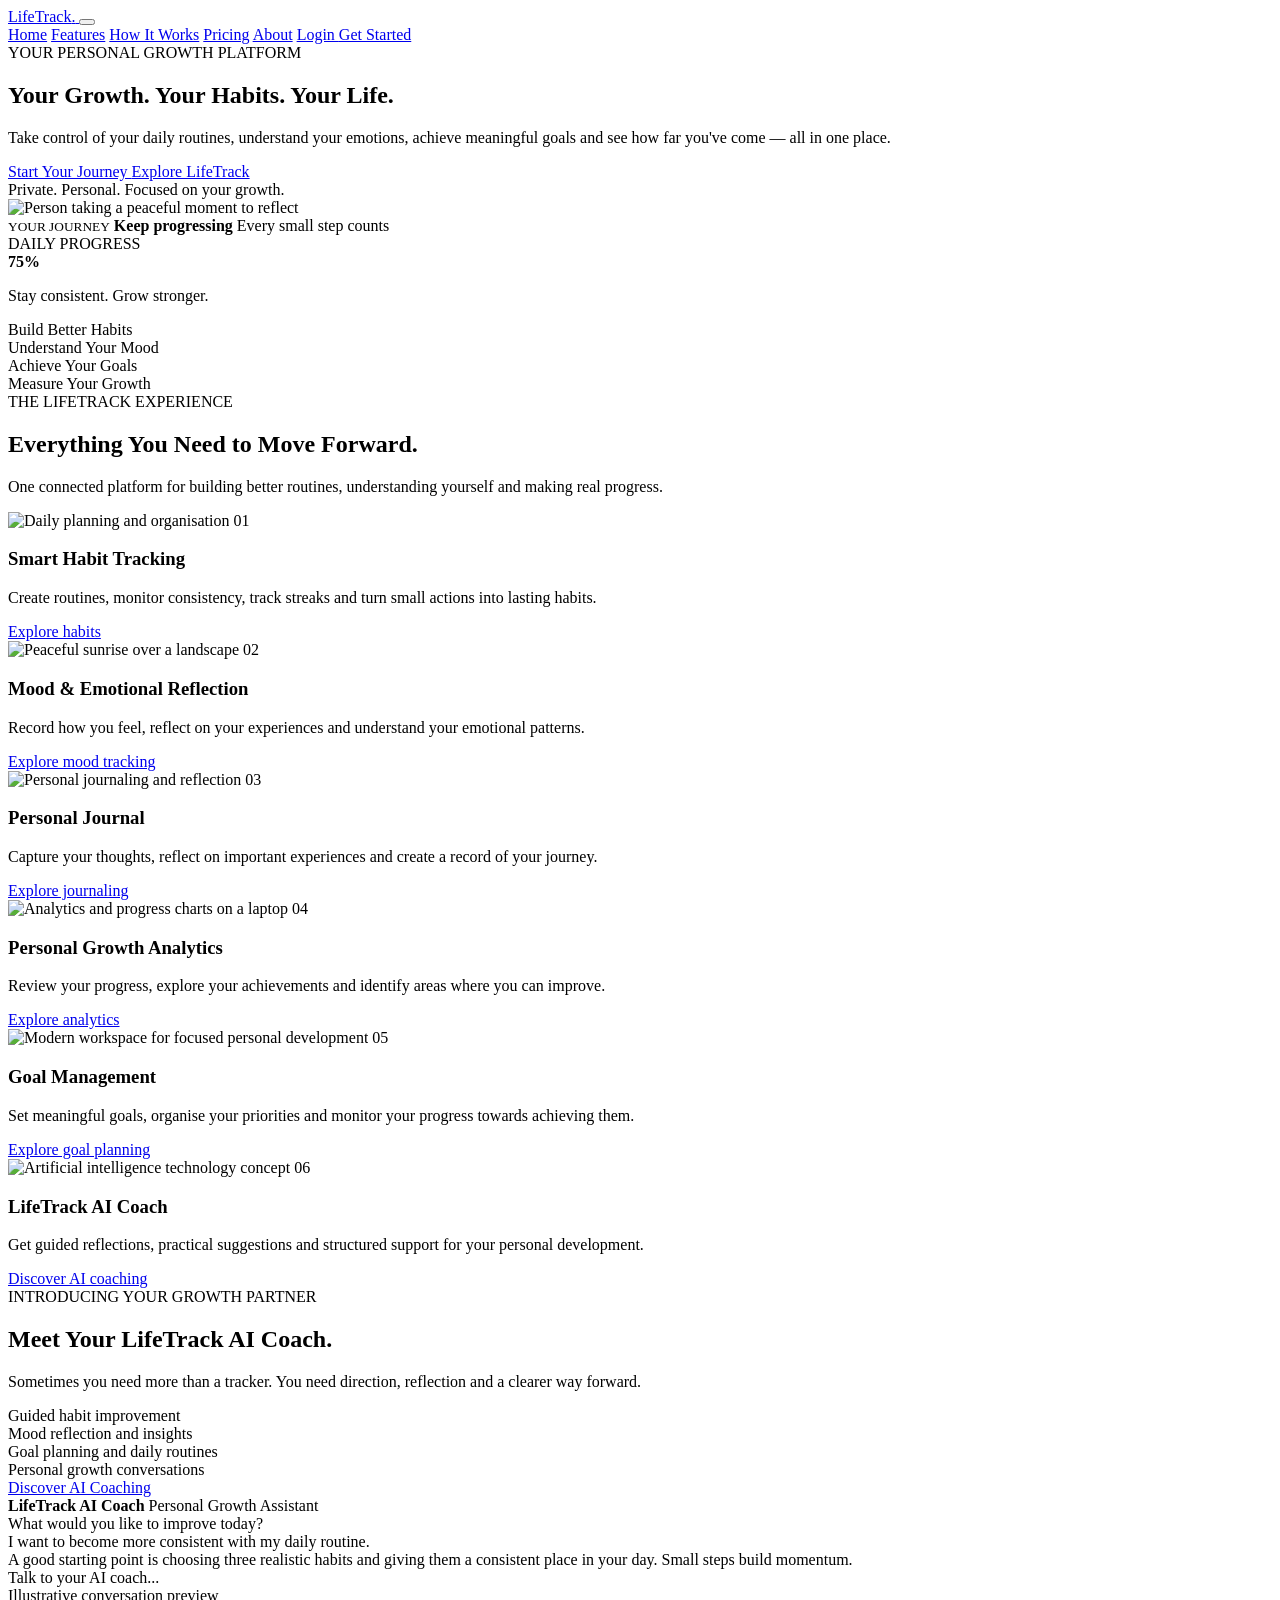
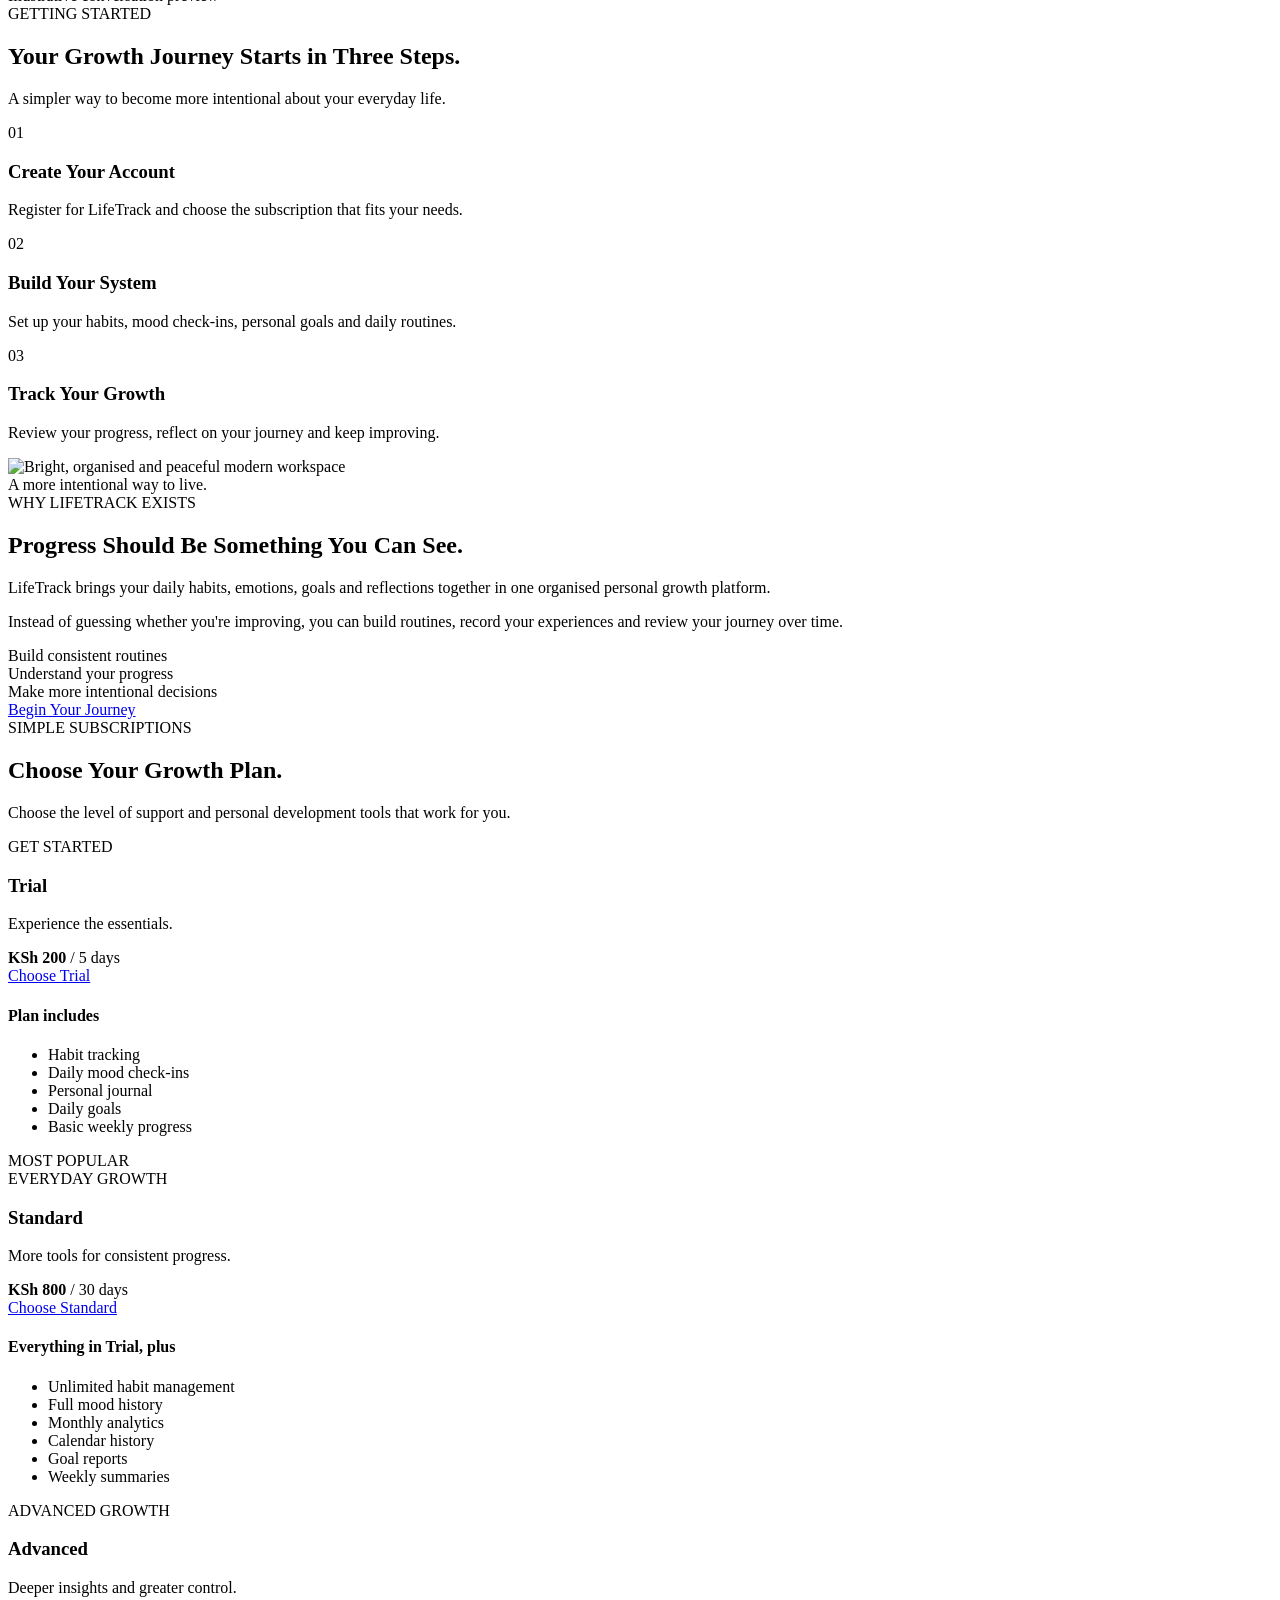
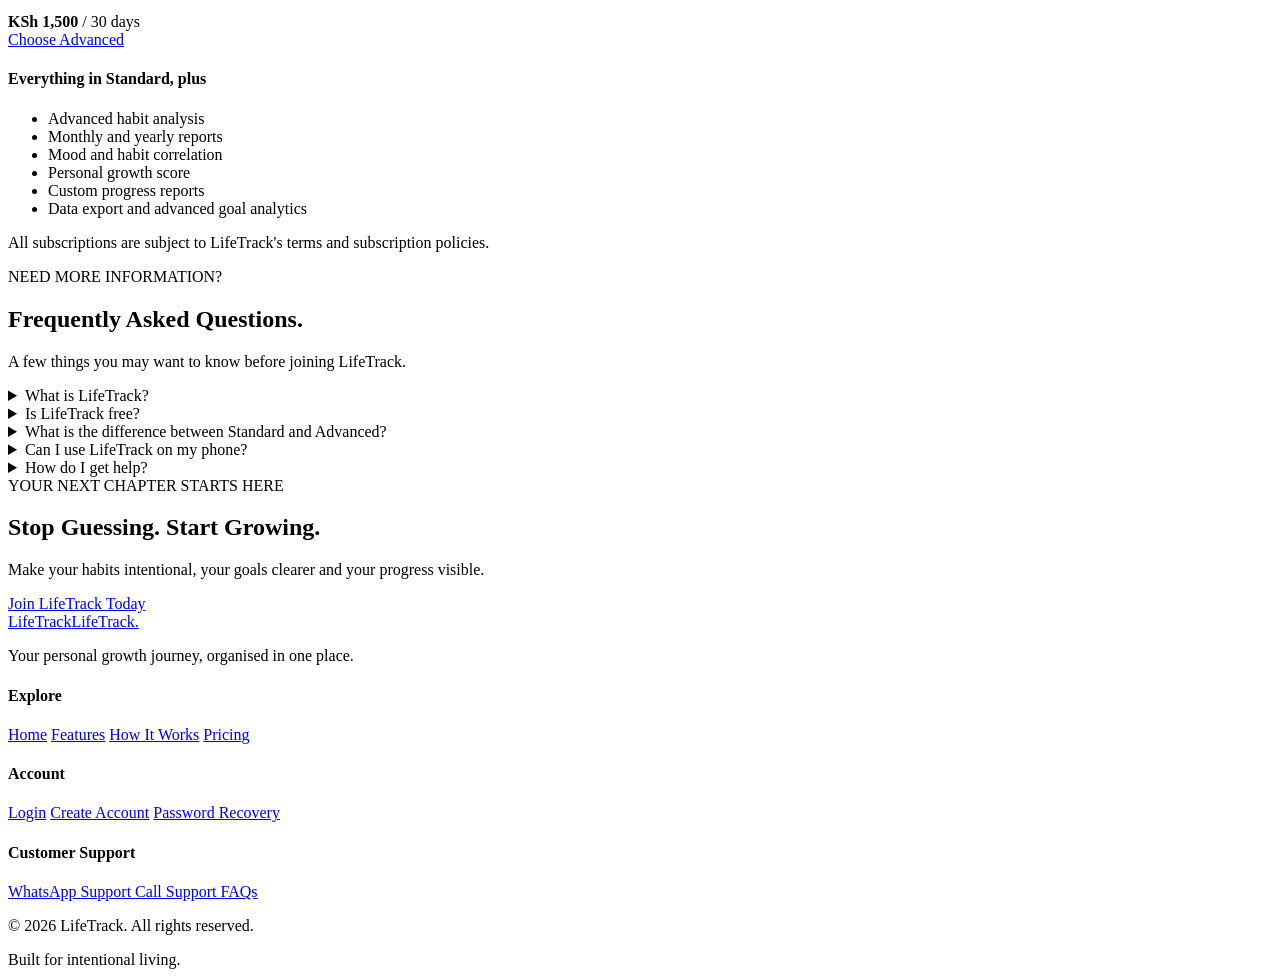
==== index.html @ 851afa79 "Add files via upload" ====
<!DOCTYPE html>
<html lang="en">
<head>
    <meta charset="UTF-8">
    <meta name="viewport" content="width=device-width, initial-scale=1.0">

    <meta name="description" content="LifeTrack is your personal growth platform for habit tracking, mood reflection, goal management, progress analytics and AI coaching.">

    <meta name="theme-color" content="#17152c">

    <title>LifeTrack | Take Control of Your Growth</title>

    <!-- GOOGLE FONTS -->
    <link rel="preconnect" href="https://fonts.googleapis.com">
    <link rel="preconnect" href="https://fonts.gstatic.com" crossorigin>

    <link href="https://fonts.googleapis.com/css2?family=DM+Sans:wght@400;500;600;700&family=Manrope:wght@400;500;600;700;800&display=swap" rel="stylesheet">

    <!-- ICONS -->
    <script src="https://unpkg.com/lucide@latest"></script>

    <!-- STYLESHEET -->
    <link rel="stylesheet" href="css/style.css">
</head>

<body>

<!-- =====================================
     NAVIGATION
===================================== -->

<header class="header">

    <nav class="navbar container">

        <a href="index.html" class="logo">
            LifeTrack<span>.</span>
        </a>

        <button
            class="menu-toggle"
            id="menuToggle"
            aria-label="Toggle navigation"
            aria-expanded="false"
            type="button"
        >
            <span></span>
            <span></span>
            <span></span>
        </button>

        <div class="nav-links" id="navLinks">

            <a href="#home">Home</a>
            <a href="#features">Features</a>
            <a href="#how-it-works">How It Works</a>
            <a href="#pricing">Pricing</a>
            <a href="#about">About</a>

            <a href="auth.html" class="nav-login">
                Login
            </a>

            <a href="auth.html" class="nav-cta">
                Get Started
                <i data-lucide="arrow-up-right"></i>
            </a>

        </div>

    </nav>

</header>


<main>

<!-- =====================================
     HERO SECTION
===================================== -->

<section class="hero" id="home">

    <div class="hero-background"></div>

    <div class="container hero-grid">

        <div class="hero-content">

            <div class="hero-badge">
                <i data-lucide="sparkles"></i>
                YOUR PERSONAL GROWTH PLATFORM
            </div>

            <h1>
                Your Growth.
                Your Habits.
                <span>Your Life.</span>
            </h1>

            <p class="hero-description">
                Take control of your daily routines, understand
                your emotions, achieve meaningful goals and
                see how far you've come — all in one place.
            </p>

            <div class="hero-actions">

                <a href="auth.html" class="primary-btn">
                    Start Your Journey
                    <i data-lucide="arrow-right"></i>
                </a>

                <a href="#features" class="secondary-btn">
                    Explore LifeTrack
                </a>

            </div>

            <div class="hero-trust">

                <div class="trust-icon">
                    <i data-lucide="shield-check"></i>
                </div>

                <span>
                    Private. Personal. Focused on your growth.
                </span>

            </div>

        </div>


        <!-- PRODUCT PREVIEW -->

        <div class="hero-visual">

            <div class="hero-image-wrapper">

                <img
                    src="https://images.unsplash.com/photo-1499209974431-9dddcece7f88?w=1200"
                    alt="Person taking a peaceful moment to reflect"
                >

                <div class="hero-image-overlay"></div>

            </div>


            <div class="floating-card progress-floating">

                <div class="floating-card-icon">
                    <i data-lucide="trending-up"></i>
                </div>

                <div>
                    <small>YOUR JOURNEY</small>
                    <strong>Keep progressing</strong>
                    <span>Every small step counts</span>
                </div>

            </div>


            <div class="floating-card habit-floating">

                <div class="habit-floating-top">
                    <span>DAILY PROGRESS</span>
                    <i data-lucide="activity"></i>
                </div>

                <div class="progress-circle">
                    <strong>75%</strong>
                </div>

                <p>Stay consistent. Grow stronger.</p>

            </div>

        </div>

    </div>

</section>


<!-- =====================================
     VALUE STRIP
===================================== -->

<section class="value-strip">

    <div class="container value-grid">

        <div class="value-item">
            <i data-lucide="repeat"></i>
            <span>Build Better Habits</span>
        </div>

        <div class="value-item">
            <i data-lucide="heart-pulse"></i>
            <span>Understand Your Mood</span>
        </div>

        <div class="value-item">
            <i data-lucide="target"></i>
            <span>Achieve Your Goals</span>
        </div>

        <div class="value-item">
            <i data-lucide="chart-no-axes-combined"></i>
            <span>Measure Your Growth</span>
        </div>

    </div>

</section>


<!-- =====================================
     FEATURES
===================================== -->

<section class="features section-padding" id="features">

    <div class="container">

        <div class="section-heading">

            <span class="eyebrow">THE LIFETRACK EXPERIENCE</span>

            <h2>
                Everything You Need
                to Move Forward.
            </h2>

            <p>
                One connected platform for building better routines,
                understanding yourself and making real progress.
            </p>

        </div>


        <div class="feature-grid">

            <article class="feature-card">

                <div class="feature-image">
                    <img
                        src="https://images.unsplash.com/photo-1506784983877-45594efa4cbe?w=800"
                        alt="Daily planning and organisation"
                    >

                    <span class="feature-number">01</span>
                </div>

                <div class="feature-content">

                    <div class="feature-icon">
                        <i data-lucide="repeat"></i>
                    </div>

                    <h3>Smart Habit Tracking</h3>

                    <p>
                        Create routines, monitor consistency,
                        track streaks and turn small actions
                        into lasting habits.
                    </p>

                    <a href="auth.html" class="feature-link">
                        Explore habits
                        <i data-lucide="arrow-up-right"></i>
                    </a>

                </div>

            </article>


            <article class="feature-card">

                <div class="feature-image">
                    <img
                        src="https://images.unsplash.com/photo-1470252649378-9c29740c9fa8?w=800"
                        alt="Peaceful sunrise over a landscape"
                    >

                    <span class="feature-number">02</span>
                </div>

                <div class="feature-content">

                    <div class="feature-icon">
                        <i data-lucide="heart"></i>
                    </div>

                    <h3>Mood & Emotional Reflection</h3>

                    <p>
                        Record how you feel, reflect on your
                        experiences and understand your
                        emotional patterns.
                    </p>

                    <a href="auth.html" class="feature-link">
                        Explore mood tracking
                        <i data-lucide="arrow-up-right"></i>
                    </a>

                </div>

            </article>


            <article class="feature-card">

                <div class="feature-image">
                    <img
                        src="https://images.unsplash.com/photo-1455390582262-044cdead277a?w=800"
                        alt="Personal journaling and reflection"
                    >

                    <span class="feature-number">03</span>
                </div>

                <div class="feature-content">

                    <div class="feature-icon">
                        <i data-lucide="book-open"></i>
                    </div>

                    <h3>Personal Journal</h3>

                    <p>
                        Capture your thoughts, reflect on
                        important experiences and create
                        a record of your journey.
                    </p>

                    <a href="auth.html" class="feature-link">
                        Explore journaling
                        <i data-lucide="arrow-up-right"></i>
                    </a>

                </div>

            </article>


            <article class="feature-card">

                <div class="feature-image">
                    <img
                        src="https://images.unsplash.com/photo-1460925895917-afdab827c52f?w=800"
                        alt="Analytics and progress charts on a laptop"
                    >

                    <span class="feature-number">04</span>
                </div>

                <div class="feature-content">

                    <div class="feature-icon">
                        <i data-lucide="chart-no-axes-combined"></i>
                    </div>

                    <h3>Personal Growth Analytics</h3>

                    <p>
                        Review your progress, explore your
                        achievements and identify areas
                        where you can improve.
                    </p>

                    <a href="auth.html" class="feature-link">
                        Explore analytics
                        <i data-lucide="arrow-up-right"></i>
                    </a>

                </div>

            </article>


            <article class="feature-card">

                <div class="feature-image">
                    <img
                        src="https://images.unsplash.com/photo-1497366754035-f200968a6e72?w=800"
                        alt="Modern workspace for focused personal development"
                    >

                    <span class="feature-number">05</span>
                </div>

                <div class="feature-content">

                    <div class="feature-icon">
                        <i data-lucide="target"></i>
                    </div>

                    <h3>Goal Management</h3>

                    <p>
                        Set meaningful goals, organise your
                        priorities and monitor your progress
                        towards achieving them.
                    </p>

                    <a href="auth.html" class="feature-link">
                        Explore goal planning
                        <i data-lucide="arrow-up-right"></i>
                    </a>

                </div>

            </article>


            <article class="feature-card ai-feature-card">

                <div class="feature-image">
                    <img
                        src="https://images.unsplash.com/photo-1677442136019-21780ecad995?w=800"
                        alt="Artificial intelligence technology concept"
                    >

                    <span class="feature-number">06</span>
                </div>

                <div class="feature-content">

                    <div class="feature-icon">
                        <i data-lucide="brain-circuit"></i>
                    </div>

                    <h3>LifeTrack AI Coach</h3>

                    <p>
                        Get guided reflections, practical
                        suggestions and structured support
                        for your personal development.
                    </p>

                    <a href="auth.html" class="feature-link">
                        Discover AI coaching
                        <i data-lucide="arrow-up-right"></i>
                    </a>

                </div>

            </article>

        </div>

    </div>

</section>


<!-- =====================================
     AI COACH SHOWCASE
===================================== -->

<section class="ai-showcase section-padding">

    <div class="container ai-showcase-grid">

        <div class="ai-showcase-content">

            <span class="eyebrow">INTRODUCING YOUR GROWTH PARTNER</span>

            <h2>
                Meet Your
                <span>LifeTrack AI Coach.</span>
            </h2>

            <p>
                Sometimes you need more than a tracker.
                You need direction, reflection and a clearer
                way forward.
            </p>

            <div class="ai-benefits">

                <div>
                    <i data-lucide="check-circle-2"></i>
                    Guided habit improvement
                </div>

                <div>
                    <i data-lucide="check-circle-2"></i>
                    Mood reflection and insights
                </div>

                <div>
                    <i data-lucide="check-circle-2"></i>
                    Goal planning and daily routines
                </div>

                <div>
                    <i data-lucide="check-circle-2"></i>
                    Personal growth conversations
                </div>

            </div>

            <a href="auth.html" class="primary-btn">
                Discover AI Coaching
                <i data-lucide="arrow-right"></i>
            </a>

        </div>


        <div class="ai-showcase-visual">

            <div class="ai-preview-card">

                <div class="ai-preview-header">

                    <div class="ai-preview-avatar">
                        <i data-lucide="brain-circuit"></i>
                    </div>

                    <div>
                        <strong>LifeTrack AI Coach</strong>
                        <span>Personal Growth Assistant</span>
                    </div>

                    <i data-lucide="sparkles"></i>

                </div>

                <div class="ai-preview-message">
                    What would you like to improve today?
                </div>

                <div class="ai-preview-user">
                    I want to become more consistent with my daily routine.
                </div>

                <div class="ai-preview-message">
                    A good starting point is choosing three
                    realistic habits and giving them a consistent
                    place in your day. Small steps build momentum.
                </div>

                <div class="ai-preview-input">
                    <span>Talk to your AI coach...</span>
                    <i data-lucide="send"></i>
                </div>

                <div class="ai-preview-note">
                    Illustrative conversation preview
                </div>

            </div>

        </div>

    </div>

</section>


<!-- =====================================
     HOW IT WORKS
===================================== -->

<section class="how-section section-padding" id="how-it-works">

    <div class="container">

        <div class="section-heading">

            <span class="eyebrow">GETTING STARTED</span>

            <h2>
                Your Growth Journey
                Starts in Three Steps.
            </h2>

            <p>
                A simpler way to become more intentional
                about your everyday life.
            </p>

        </div>


        <div class="steps-grid">

            <article class="step-card">

                <span class="step-number">01</span>

                <div class="step-icon">
                    <i data-lucide="user-round-plus"></i>
                </div>

                <h3>Create Your Account</h3>

                <p>
                    Register for LifeTrack and choose
                    the subscription that fits your needs.
                </p>

            </article>


            <article class="step-card">

                <span class="step-number">02</span>

                <div class="step-icon">
                    <i data-lucide="sliders-horizontal"></i>
                </div>

                <h3>Build Your System</h3>

                <p>
                    Set up your habits, mood check-ins,
                    personal goals and daily routines.
                </p>

            </article>


            <article class="step-card">

                <span class="step-number">03</span>

                <div class="step-icon">
                    <i data-lucide="trending-up"></i>
                </div>

                <h3>Track Your Growth</h3>

                <p>
                    Review your progress, reflect on
                    your journey and keep improving.
                </p>

            </article>

        </div>

    </div>

</section>


<!-- =====================================
     ABOUT
===================================== -->

<section class="about section-padding" id="about">

    <div class="container about-grid">

        <div class="about-image">

            <img
                src="https://images.unsplash.com/photo-1497366754035-f200968a6e72?w=1200"
                alt="Bright, organised and peaceful modern workspace"
            >

            <div class="about-image-caption">
                <i data-lucide="leaf"></i>
                <span>A more intentional way to live.</span>
            </div>

        </div>


        <div class="about-content">

            <span class="eyebrow">WHY LIFETRACK EXISTS</span>

            <h2>
                Progress Should Be
                Something You Can See.
            </h2>

            <p>
                LifeTrack brings your daily habits, emotions,
                goals and reflections together in one organised
                personal growth platform.
            </p>

            <p>
                Instead of guessing whether you're improving,
                you can build routines, record your experiences
                and review your journey over time.
            </p>

            <div class="about-points">

                <div>
                    <i data-lucide="check"></i>
                    Build consistent routines
                </div>

                <div>
                    <i data-lucide="check"></i>
                    Understand your progress
                </div>

                <div>
                    <i data-lucide="check"></i>
                    Make more intentional decisions
                </div>

            </div>

            <a href="auth.html" class="primary-btn">
                Begin Your Journey
                <i data-lucide="arrow-right"></i>
            </a>

        </div>

    </div>

</section>


<!-- =====================================
     PRICING
===================================== -->

<section class="pricing-section section-padding" id="pricing">

    <div class="container">

        <div class="section-heading">

            <span class="eyebrow">SIMPLE SUBSCRIPTIONS</span>

            <h2>
                Choose Your Growth Plan.
            </h2>

            <p>
                Choose the level of support and personal
                development tools that work for you.
            </p>

        </div>


        <div class="pricing-grid">


            <!-- TRIAL -->

            <article class="pricing-card">

                <div class="plan-heading">
                    <span class="plan-label">GET STARTED</span>

                    <h3>Trial</h3>

                    <p>Experience the essentials.</p>
                </div>

                <div class="plan-price">
                    <strong>KSh 200</strong>
                    <span>/ 5 days</span>
                </div>

                <a href="auth.html" class="pricing-btn">
                    Choose Trial
                </a>

                <div class="plan-divider"></div>

                <h4>Plan includes</h4>

                <ul class="plan-features">

                    <li>
                        <i data-lucide="check"></i>
                        Habit tracking
                    </li>

                    <li>
                        <i data-lucide="check"></i>
                        Daily mood check-ins
                    </li>

                    <li>
                        <i data-lucide="check"></i>
                        Personal journal
                    </li>

                    <li>
                        <i data-lucide="check"></i>
                        Daily goals
                    </li>

                    <li>
                        <i data-lucide="check"></i>
                        Basic weekly progress
                    </li>

                </ul>

            </article>


            <!-- STANDARD -->

            <article class="pricing-card featured-plan">

                <div class="popular-label">
                    MOST POPULAR
                </div>

                <div class="plan-heading">
                    <span class="plan-label">EVERYDAY GROWTH</span>

                    <h3>Standard</h3>

                    <p>More tools for consistent progress.</p>
                </div>

                <div class="plan-price">
                    <strong>KSh 800</strong>
                    <span>/ 30 days</span>
                </div>

                <a href="auth.html" class="pricing-btn featured-pricing-btn">
                    Choose Standard
                </a>

                <div class="plan-divider"></div>

                <h4>Everything in Trial, plus</h4>

                <ul class="plan-features">

                    <li>
                        <i data-lucide="check"></i>
                        Unlimited habit management
                    </li>

                    <li>
                        <i data-lucide="check"></i>
                        Full mood history
                    </li>

                    <li>
                        <i data-lucide="check"></i>
                        Monthly analytics
                    </li>

                    <li>
                        <i data-lucide="check"></i>
                        Calendar history
                    </li>

                    <li>
                        <i data-lucide="check"></i>
                        Goal reports
                    </li>

                    <li>
                        <i data-lucide="check"></i>
                        Weekly summaries
                    </li>

                </ul>

            </article>


            <!-- ADVANCED -->

            <article class="pricing-card">

                <div class="plan-heading">
                    <span class="plan-label">ADVANCED GROWTH</span>

                    <h3>Advanced</h3>

                    <p>Deeper insights and greater control.</p>
                </div>

                <div class="plan-price">
                    <strong>KSh 1,500</strong>
                    <span>/ 30 days</span>
                </div>

                <a href="auth.html" class="pricing-btn">
                    Choose Advanced
                </a>

                <div class="plan-divider"></div>

                <h4>Everything in Standard, plus</h4>

                <ul class="plan-features">

                    <li>
                        <i data-lucide="check"></i>
                        Advanced habit analysis
                    </li>

                    <li>
                        <i data-lucide="check"></i>
                        Monthly and yearly reports
                    </li>

                    <li>
                        <i data-lucide="check"></i>
                        Mood and habit correlation
                    </li>

                    <li>
                        <i data-lucide="check"></i>
                        Personal growth score
                    </li>

                    <li>
                        <i data-lucide="check"></i>
                        Custom progress reports
                    </li>

                    <li>
                        <i data-lucide="check"></i>
                        Data export and advanced goal analytics
                    </li>

                </ul>

            </article>

        </div>

        <p class="pricing-note">
            All subscriptions are subject to LifeTrack's
            terms and subscription policies.
        </p>

    </div>

</section>


<!-- =====================================
     FAQ
===================================== -->

<section class="faq-section section-padding" id="faq">

    <div class="container">

        <div class="section-heading">

            <span class="eyebrow">NEED MORE INFORMATION?</span>

            <h2>
                Frequently Asked Questions.
            </h2>

            <p>
                A few things you may want to know before joining LifeTrack.
            </p>

        </div>


        <div class="faq-list">

            <details class="faq-item">

                <summary>
                    What is LifeTrack?
                    <i data-lucide="chevron-down"></i>
                </summary>

                <p>
                    LifeTrack is a personal growth platform that
                    brings together habit tracking, mood reflection,
                    journaling, goal management and progress insights.
                </p>

            </details>


            <details class="faq-item">

                <summary>
                    Is LifeTrack free?
                    <i data-lucide="chevron-down"></i>
                </summary>

                <p>
                    LifeTrack is a premium subscription service.
                    You can begin with the five-day Trial plan
                    for KSh 200.
                </p>

            </details>


            <details class="faq-item">

                <summary>
                    What is the difference between Standard and Advanced?
                    <i data-lucide="chevron-down"></i>
                </summary>

                <p>
                    Standard offers expanded tracking and reporting.
                    Advanced includes deeper analytics, additional
                    growth insights, custom reports and data export.
                </p>

            </details>


            <details class="faq-item">

                <summary>
                    Can I use LifeTrack on my phone?
                    <i data-lucide="chevron-down"></i>
                </summary>

                <p>
                    Yes. LifeTrack is designed to work on mobile
                    phones, tablets and desktop computers.
                </p>

            </details>


            <details class="faq-item">

                <summary>
                    How do I get help?
                    <i data-lucide="chevron-down"></i>
                </summary>

                <p>
                    Contact the LifeTrack support team using
                    the contact information provided below.
                </p>

            </details>

        </div>

    </div>

</section>


<!-- =====================================
     FINAL CALL TO ACTION
===================================== -->

<section class="cta-section">

    <div class="container cta-content">

        <span class="eyebrow">
            YOUR NEXT CHAPTER STARTS HERE
        </span>

        <h2>
            Stop Guessing.
            Start Growing.
        </h2>

        <p>
            Make your habits intentional, your goals clearer
            and your progress visible.
        </p>

        <a href="auth.html" class="cta-btn">
            Join LifeTrack Today
            <i data-lucide="arrow-right"></i>
        </a>

    </div>

</section>

</main>


<!-- =====================================
     FOOTER
===================================== -->

<footer class="footer">

    <div class="container footer-grid">

        <div class="footer-brand">

            <a href="index.html" class="logo footer-logo">
                LifeTrack<span>LifeTrack.</span>
            </a>

            <p>
                Your personal growth journey,
                organised in one place.
            </p>

        </div>


        <div class="footer-column">

            <h4>Explore</h4>

            <a href="#home">Home</a>
            <a href="#features">Features</a>
            <a href="#how-it-works">How It Works</a>
            <a href="#pricing">Pricing</a>

        </div>


        <div class="footer-column">

            <h4>Account</h4>

            <a href="auth.html">Login</a>
            <a href="auth.html">Create Account</a>
            <a href="forgot-password.html">Password Recovery</a>

        </div>


        <div class="footer-column">

            <h4>Customer Support</h4>

            <a href="https://wa.me/254781103969" target="_blank" rel="noopener noreferrer">
                WhatsApp Support
            </a>

            <a href="tel:+254714543685">
                Call Support
            </a>

            <a href="#faq">FAQs</a>

        </div>

    </div>


    <div class="footer-bottom">

        <div class="container footer-bottom-content">

            <p>
                © 2026 LifeTrack. All rights reserved.
            </p>

            <span>
                Built for intentional living.
            </span>

        </div>

    </div>

</footer>


<!-- =====================================
     JAVASCRIPT
===================================== -->

<script src="js/script.js"></script>

<script>
    document.addEventListener("DOMContentLoaded", function () {

        if (window.lucide) {
            window.lucide.createIcons();
        }

    });
</script>

</body>
</html>
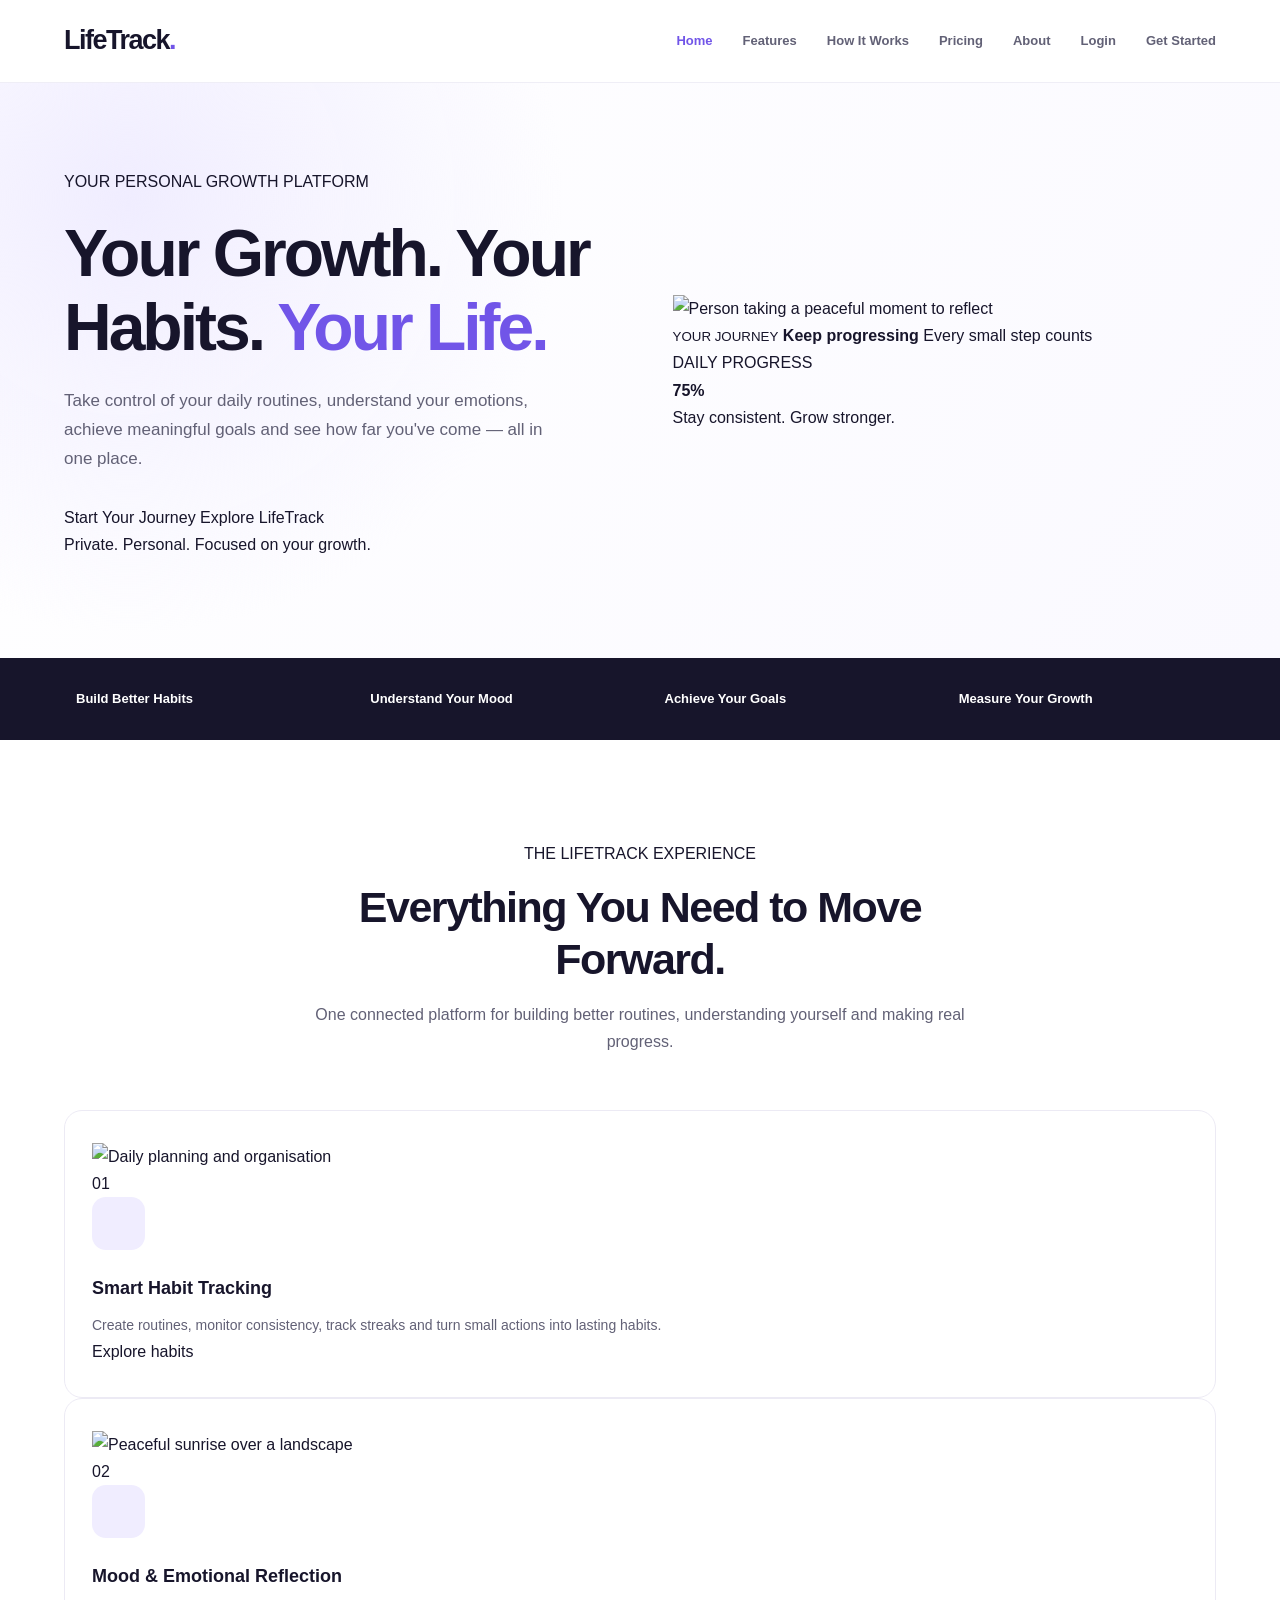
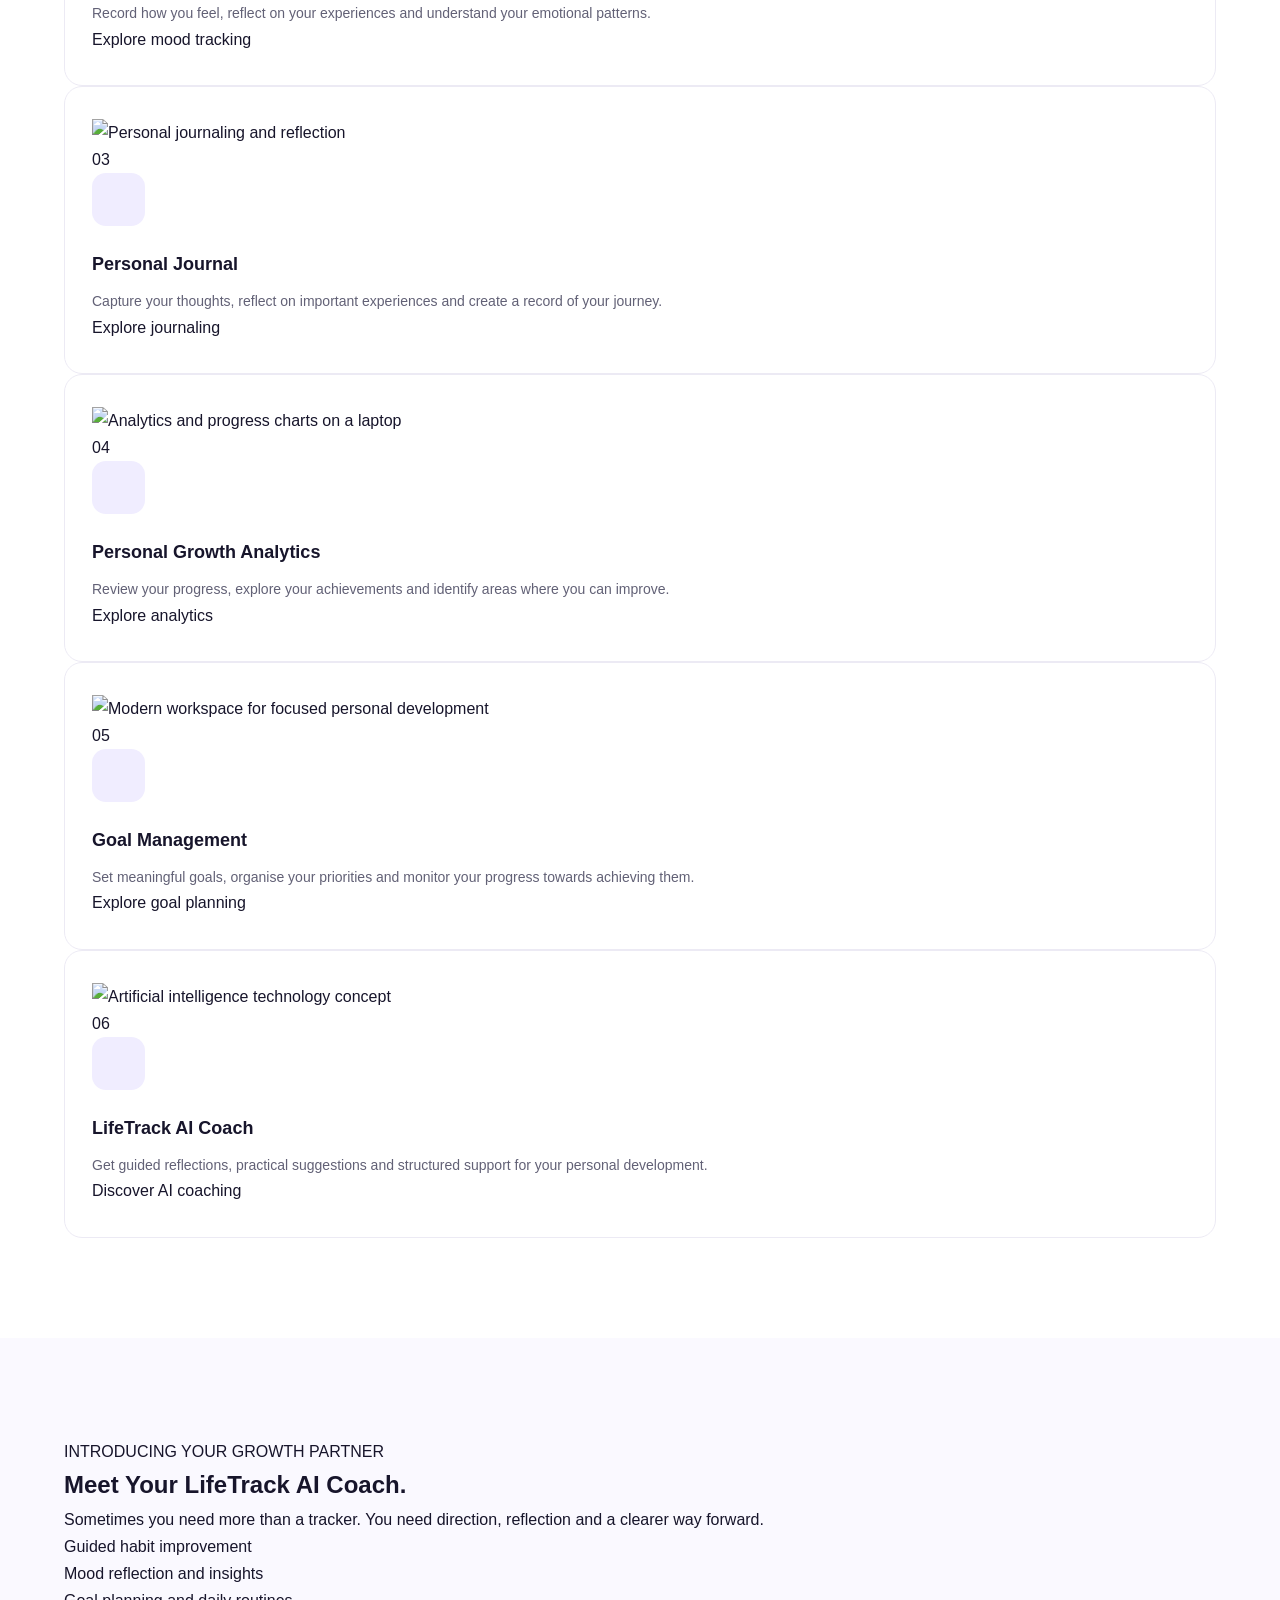
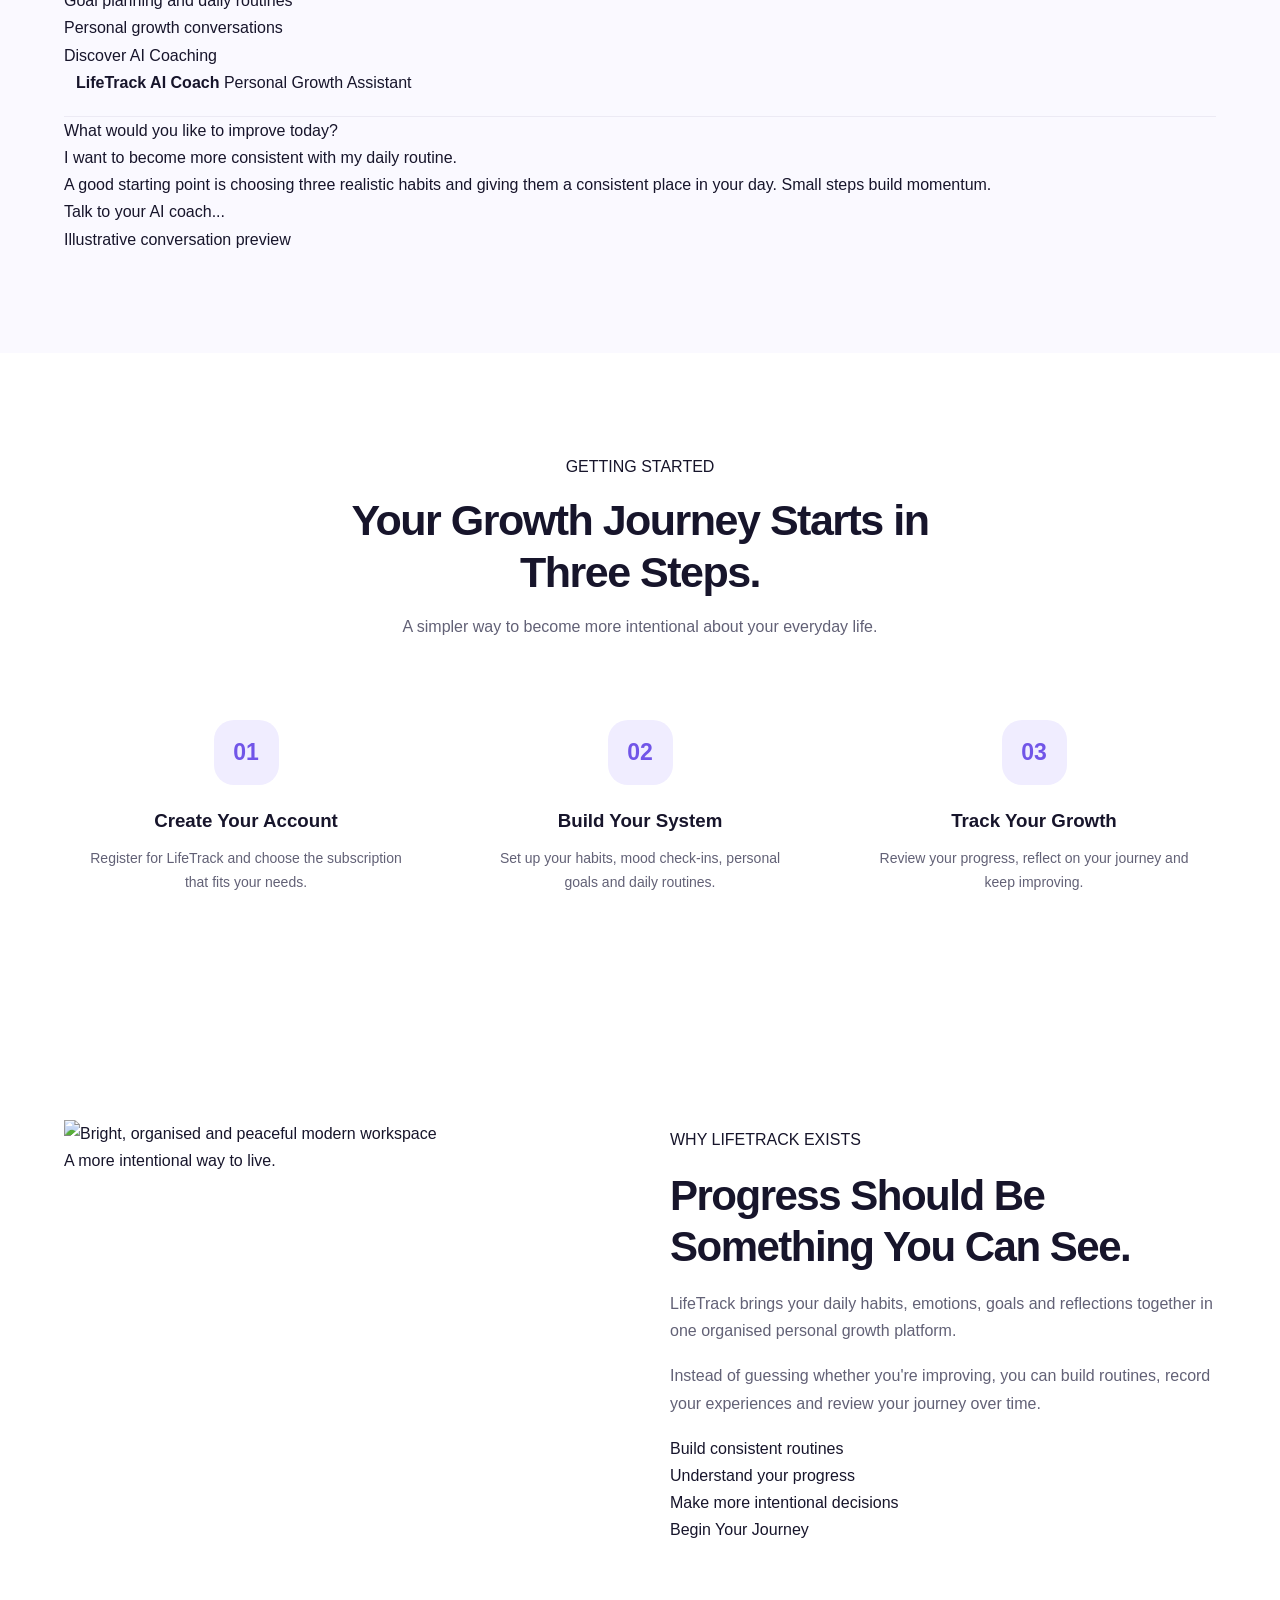
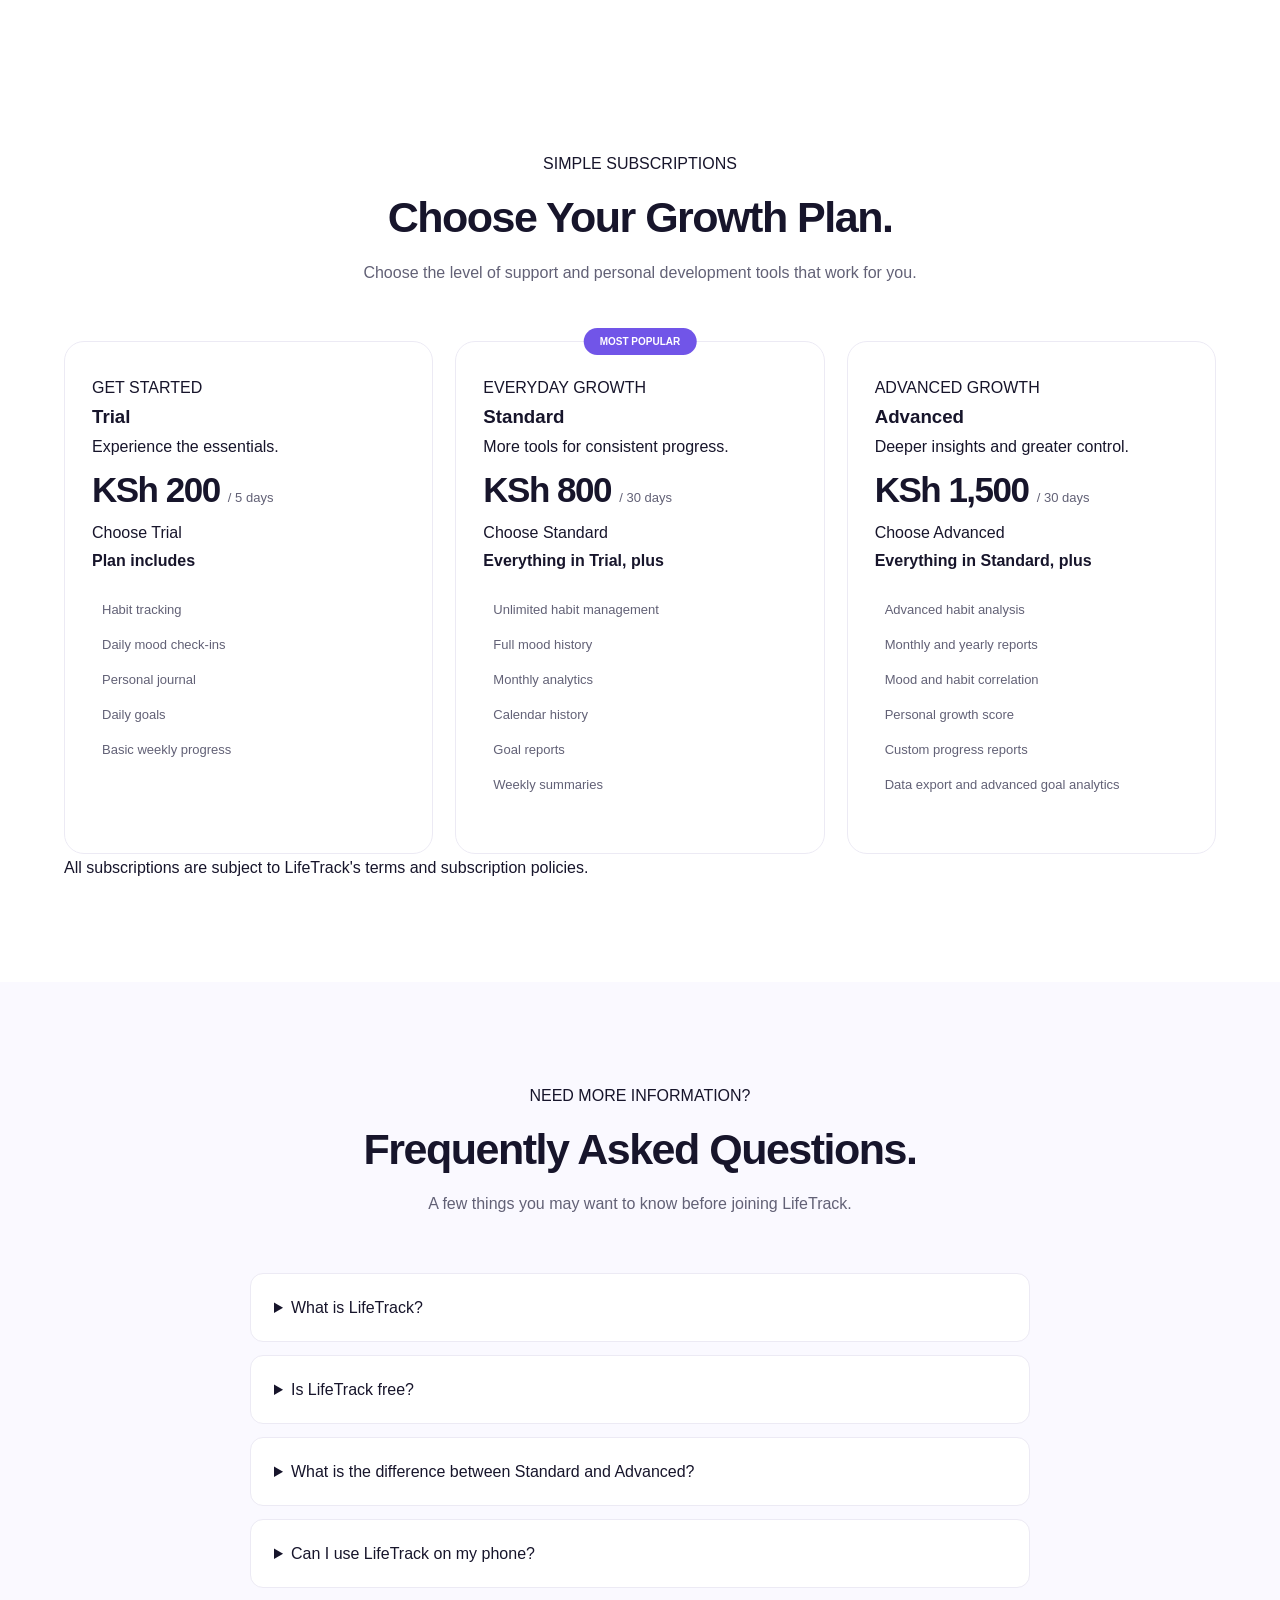
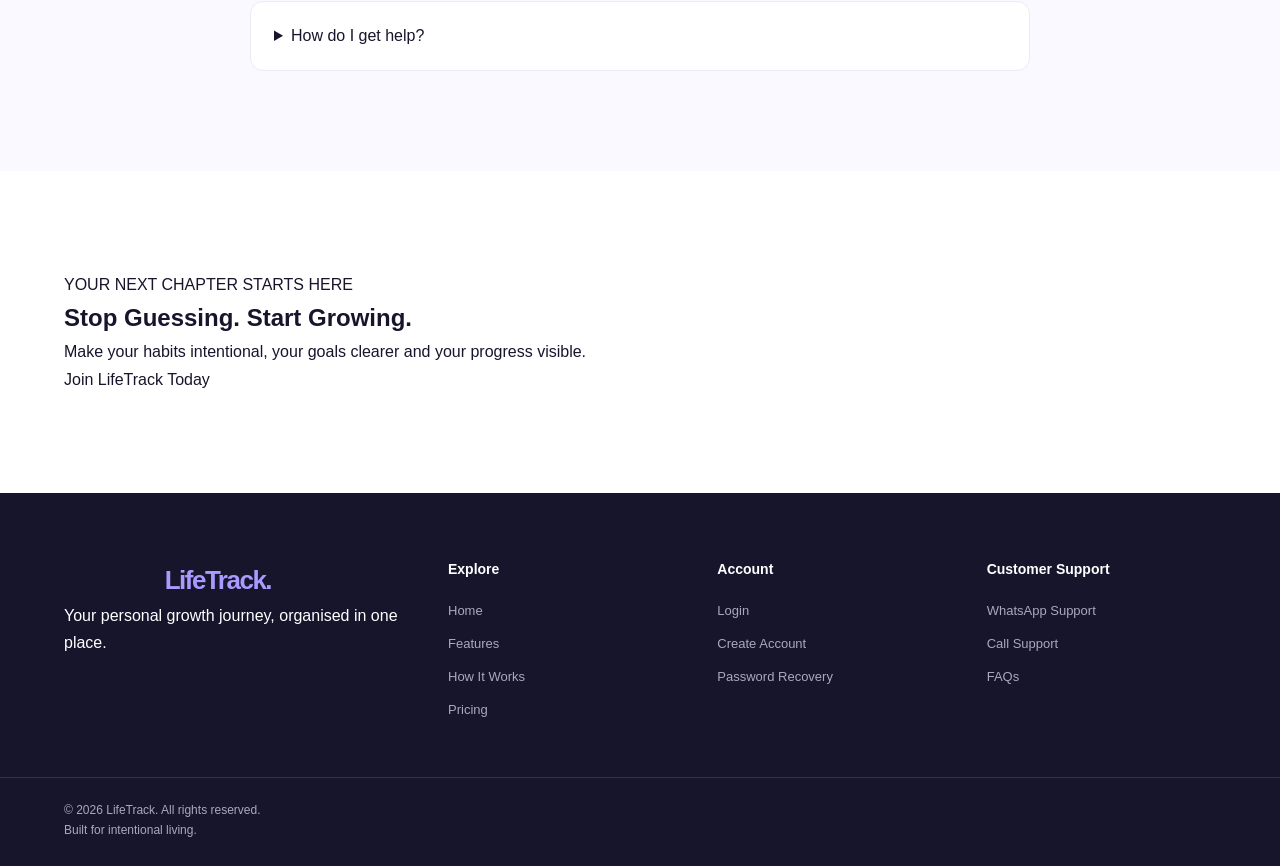
==== commit de595ed8: "Update index.html" ====
--- a/index.html
+++ b/index.html
@@ -21,7 +21,7 @@
     <script src="https://unpkg.com/lucide@latest"></script>
 
     <!-- STYLESHEET -->
-    <link rel="stylesheet" href="css/style.css">
+    <link rel="stylesheet" href="style.css">
 </head>
 
 <body>
@@ -1183,7 +1183,7 @@
      JAVASCRIPT
 ===================================== -->
 
-<script src="js/script.js"></script>
+<script src="script.js"></script>
 
 <script>
     document.addEventListener("DOMContentLoaded", function () {
--- a/style.css
+++ b/style.css
@@ -0,0 +1,956 @@
+
+/* =========================================
+   LIFETRACK — PREMIUM LANDING PAGE
+   css/style.css
+========================================= */
+
+@import url('https://fonts.googleapis.com/css2?family=DM+Sans:wght@400;500;600;700;800&family=Manrope:wght@400;500;600;700;800&display=swap');
+
+:root {
+    --primary: #7155e8;
+    --primary-dark: #573bc8;
+    --primary-light: #f0edff;
+    --dark: #17152b;
+    --text: #626176;
+    --muted: #9998aa;
+    --white: #ffffff;
+    --bg: #faf9ff;
+    --border: #eceaf4;
+    --shadow: 0 15px 45px rgba(36, 24, 85, 0.08);
+    --radius: 18px;
+}
+
+* {
+    margin: 0;
+    padding: 0;
+    box-sizing: border-box;
+}
+
+html {
+    scroll-behavior: smooth;
+    scroll-padding-top: 90px;
+}
+
+body {
+    font-family: 'DM Sans', sans-serif;
+    color: var(--dark);
+    background: var(--white);
+    line-height: 1.7;
+    overflow-x: hidden;
+}
+
+a {
+    text-decoration: none;
+    color: inherit;
+}
+
+button {
+    font: inherit;
+}
+
+img {
+    display: block;
+    max-width: 100%;
+}
+
+.container {
+    width: min(1160px, 90%);
+    margin: auto;
+}
+
+section {
+    padding: 100px 0;
+}
+
+.section-heading {
+    max-width: 650px;
+    margin: 0 auto 55px;
+    text-align: center;
+}
+
+.section-heading h2 {
+    font-family: 'Manrope', sans-serif;
+    font-size: clamp(30px, 4vw, 43px);
+    line-height: 1.2;
+    margin: 15px 0;
+    letter-spacing: -1.5px;
+}
+
+.section-heading p {
+    color: var(--text);
+    font-size: 16px;
+}
+
+.section-tag {
+    display: inline-block;
+    padding: 7px 15px;
+    background: var(--primary-light);
+    color: var(--primary);
+    border-radius: 30px;
+    font-size: 12px;
+    font-weight: 800;
+    letter-spacing: 1px;
+    text-transform: uppercase;
+}
+
+/* BUTTONS */
+
+.btn {
+    display: inline-flex;
+    align-items: center;
+    justify-content: center;
+    gap: 10px;
+    padding: 14px 25px;
+    border-radius: 10px;
+    font-weight: 700;
+    font-size: 14px;
+    transition: 0.3s ease;
+    cursor: pointer;
+}
+
+.btn-primary {
+    background: var(--primary);
+    color: var(--white);
+    box-shadow: 0 8px 22px rgba(113, 85, 232, 0.22);
+}
+
+.btn-primary:hover {
+    background: var(--primary-dark);
+    transform: translateY(-3px);
+}
+
+.btn-outline {
+    border: 1px solid var(--border);
+    color: var(--dark);
+    background: var(--white);
+}
+
+.btn-outline:hover {
+    border-color: var(--primary);
+    color: var(--primary);
+}
+
+.btn-white {
+    background: var(--white);
+    color: var(--primary);
+}
+
+.btn-white:hover {
+    transform: translateY(-3px);
+}
+
+/* NAVIGATION */
+
+.header {
+    position: sticky;
+    top: 0;
+    z-index: 1000;
+    background: rgba(255, 255, 255, 0.94);
+    backdrop-filter: blur(18px);
+    border-bottom: 1px solid rgba(236, 234, 244, 0.8);
+}
+
+.navbar {
+    min-height: 82px;
+    display: flex;
+    justify-content: space-between;
+    align-items: center;
+    gap: 25px;
+}
+
+.logo {
+    font-family: 'Manrope', sans-serif;
+    font-size: 27px;
+    font-weight: 800;
+    letter-spacing: -1.5px;
+    color: var(--dark);
+}
+
+.logo span {
+    color: var(--primary);
+}
+
+.nav-links {
+    display: flex;
+    align-items: center;
+    gap: 30px;
+    list-style: none;
+}
+
+.nav-links a {
+    color: var(--text);
+    font-size: 13px;
+    font-weight: 700;
+    transition: 0.2s;
+}
+
+.nav-links a:hover {
+    color: var(--primary);
+}
+
+.nav-actions {
+    display: flex;
+    align-items: center;
+    gap: 15px;
+}
+
+.login-link {
+    font-size: 13px;
+    font-weight: 700;
+}
+
+.menu-toggle {
+    display: none;
+    background: transparent;
+    border: 0;
+    color: var(--dark);
+    font-size: 25px;
+    cursor: pointer;
+}
+
+/* HERO */
+
+.hero {
+    padding: 85px 0 100px;
+    background:
+        radial-gradient(circle at 10% 20%, #f0edff 0, transparent 35%),
+        linear-gradient(120deg, #ffffff, #faf9ff);
+}
+
+.hero-grid {
+    display: grid;
+    grid-template-columns: 1fr 1fr;
+    align-items: center;
+    gap: 65px;
+}
+
+.hero-content h1 {
+    font-family: 'Manrope', sans-serif;
+    font-size: clamp(42px, 5.5vw, 66px);
+    line-height: 1.12;
+    letter-spacing: -3px;
+    margin: 22px 0;
+}
+
+.hero-content h1 span {
+    color: var(--primary);
+}
+
+.hero-content > p {
+    color: var(--text);
+    font-size: 17px;
+    max-width: 500px;
+    margin-bottom: 30px;
+}
+
+.hero-buttons {
+    display: flex;
+    flex-wrap: wrap;
+    gap: 13px;
+}
+
+.hero-note {
+    margin-top: 25px;
+    color: var(--muted);
+    font-size: 12px;
+}
+
+.hero-visual {
+    position: relative;
+}
+
+.hero-image {
+    height: 490px;
+    width: 100%;
+    object-fit: cover;
+    border-radius: 28px;
+    box-shadow: var(--shadow);
+}
+
+.hero-float-card {
+    position: absolute;
+    background: var(--white);
+    padding: 17px 20px;
+    border-radius: 15px;
+    box-shadow: var(--shadow);
+    display: flex;
+    align-items: center;
+    gap: 13px;
+}
+
+.hero-float-card h4 {
+    font-size: 13px;
+}
+
+.hero-float-card p {
+    font-size: 11px;
+    color: var(--text);
+}
+
+.hero-float-icon {
+    width: 42px;
+    height: 42px;
+    border-radius: 12px;
+    background: var(--primary-light);
+    color: var(--primary);
+    display: grid;
+    place-items: center;
+}
+
+.hero-card-one {
+    left: -35px;
+    bottom: 65px;
+}
+
+.hero-card-two {
+    right: -25px;
+    top: 45px;
+}
+
+/* VALUE STRIP */
+
+.value-strip {
+    padding: 30px 0;
+    background: var(--dark);
+}
+
+.value-grid {
+    display: grid;
+    grid-template-columns: repeat(4, 1fr);
+    gap: 25px;
+}
+
+.value-item {
+    display: flex;
+    align-items: center;
+    gap: 12px;
+    color: var(--white);
+}
+
+.value-item i {
+    font-size: 22px;
+    color: #a99aff;
+}
+
+.value-item span {
+    font-size: 13px;
+    font-weight: 700;
+}
+
+/* FEATURES */
+
+.features-section {
+    background: var(--white);
+}
+
+.features-grid {
+    display: grid;
+    grid-template-columns: repeat(3, 1fr);
+    gap: 22px;
+}
+
+.feature-card {
+    padding: 32px 27px;
+    border: 1px solid var(--border);
+    border-radius: var(--radius);
+    background: var(--white);
+    transition: 0.3s ease;
+}
+
+.feature-card:hover {
+    transform: translateY(-7px);
+    border-color: #d8d0ff;
+    box-shadow: var(--shadow);
+}
+
+.feature-icon {
+    width: 53px;
+    height: 53px;
+    border-radius: 14px;
+    display: grid;
+    place-items: center;
+    background: var(--primary-light);
+    color: var(--primary);
+    font-size: 23px;
+    margin-bottom: 23px;
+}
+
+.feature-card h3 {
+    font-family: 'Manrope', sans-serif;
+    font-size: 18px;
+    margin-bottom: 10px;
+}
+
+.feature-card p {
+    font-size: 14px;
+    color: var(--text);
+}
+
+/* AI COACH SHOWCASE */
+
+.ai-showcase {
+    background: var(--bg);
+}
+
+.ai-grid {
+    display: grid;
+    grid-template-columns: 1fr 1fr;
+    align-items: center;
+    gap: 65px;
+}
+
+.ai-content h2 {
+    font-family: 'Manrope', sans-serif;
+    font-size: clamp(30px, 4vw, 43px);
+    line-height: 1.2;
+    margin: 18px 0;
+    letter-spacing: -1.5px;
+}
+
+.ai-content p {
+    color: var(--text);
+    margin-bottom: 22px;
+}
+
+.ai-list {
+    list-style: none;
+    display: grid;
+    gap: 13px;
+    margin-bottom: 28px;
+}
+
+.ai-list li {
+    display: flex;
+    align-items: center;
+    gap: 12px;
+    font-size: 14px;
+    font-weight: 600;
+}
+
+.ai-list i {
+    color: var(--primary);
+}
+
+.ai-preview {
+    background: var(--white);
+    padding: 25px;
+    border: 1px solid var(--border);
+    border-radius: 22px;
+    box-shadow: var(--shadow);
+}
+
+.ai-preview-header {
+    display: flex;
+    align-items: center;
+    gap: 12px;
+    padding-bottom: 20px;
+    border-bottom: 1px solid var(--border);
+}
+
+.ai-avatar {
+    width: 43px;
+    height: 43px;
+    border-radius: 50%;
+    display: grid;
+    place-items: center;
+    background: var(--primary);
+    color: var(--white);
+}
+
+.ai-preview-header h4 {
+    font-size: 14px;
+}
+
+.ai-preview-header small {
+    color: #16a36a;
+    font-size: 11px;
+}
+
+.ai-message {
+    background: var(--bg);
+    padding: 17px;
+    border-radius: 13px;
+    margin-top: 20px;
+    font-size: 13px;
+    color: var(--text);
+}
+
+.ai-user-message {
+    background: var(--primary-light);
+    color: var(--dark);
+    margin-left: 45px;
+}
+
+/* HOW IT WORKS */
+
+.steps-grid {
+    display: grid;
+    grid-template-columns: repeat(3, 1fr);
+    gap: 30px;
+}
+
+.step-card {
+    text-align: center;
+    padding: 25px;
+}
+
+.step-number {
+    width: 65px;
+    height: 65px;
+    display: grid;
+    place-items: center;
+    margin: 0 auto 20px;
+    background: var(--primary-light);
+    color: var(--primary);
+    border-radius: 20px;
+    font-family: 'Manrope', sans-serif;
+    font-size: 23px;
+    font-weight: 800;
+}
+
+.step-card h3 {
+    font-family: 'Manrope', sans-serif;
+    margin-bottom: 10px;
+}
+
+.step-card p {
+    color: var(--text);
+    font-size: 14px;
+}
+
+/* ABOUT */
+
+.about-section {
+    background: var(--bg);
+}
+
+.about-grid {
+    display: grid;
+    grid-template-columns: 1fr 1fr;
+    gap: 60px;
+    align-items: center;
+}
+
+.about-image {
+    width: 100%;
+    height: 430px;
+    object-fit: cover;
+    border-radius: 22px;
+}
+
+.about-content h2 {
+    font-family: 'Manrope', sans-serif;
+    font-size: clamp(30px, 4vw, 42px);
+    line-height: 1.2;
+    margin: 18px 0;
+    letter-spacing: -1.5px;
+}
+
+.about-content p {
+    color: var(--text);
+    margin-bottom: 18px;
+}
+
+/* PRICING */
+
+.pricing-section {
+    background: var(--white);
+}
+
+.pricing-grid {
+    display: grid;
+    grid-template-columns: repeat(3, 1fr);
+    gap: 22px;
+    align-items: stretch;
+}
+
+.pricing-card {
+    padding: 32px 27px;
+    border: 1px solid var(--border);
+    border-radius: 20px;
+    background: var(--white);
+    position: relative;
+    transition: 0.3s;
+}
+
+.pricing-card:hover {
+    transform: translateY(-6px);
+    box-shadow: var(--shadow);
+}
+
+.pricing-card.popular {
+    border: 2px solid var(--primary);
+    box-shadow: var(--shadow);
+}
+
+.popular-label {
+    position: absolute;
+    top: -14px;
+    left: 50%;
+    transform: translateX(-50%);
+    background: var(--primary);
+    color: var(--white);
+    padding: 5px 16px;
+    border-radius: 30px;
+    font-size: 10px;
+    font-weight: 800;
+    white-space: nowrap;
+}
+
+.plan-name {
+    font-size: 18px;
+    font-weight: 800;
+    font-family: 'Manrope', sans-serif;
+}
+
+.plan-description {
+    font-size: 13px;
+    color: var(--text);
+    margin: 8px 0 20px;
+}
+
+.plan-price {
+    font-family: 'Manrope', sans-serif;
+    font-size: 35px;
+    font-weight: 800;
+    letter-spacing: -1.5px;
+}
+
+.plan-price span {
+    font-size: 13px;
+    font-weight: 500;
+    color: var(--text);
+    letter-spacing: 0;
+}
+
+.plan-features {
+    list-style: none;
+    margin: 25px 0;
+    display: grid;
+    gap: 13px;
+}
+
+.plan-features li {
+    display: flex;
+    gap: 10px;
+    font-size: 13px;
+    color: var(--text);
+}
+
+.plan-features i {
+    color: #16a36a;
+}
+
+.pricing-card .btn {
+    width: 100%;
+}
+
+/* FAQ */
+
+.faq-section {
+    background: var(--bg);
+}
+
+.faq-list {
+    max-width: 780px;
+    margin: auto;
+    display: grid;
+    gap: 13px;
+}
+
+.faq-item {
+    background: var(--white);
+    border: 1px solid var(--border);
+    border-radius: 13px;
+    padding: 20px 23px;
+}
+
+.faq-item h3 {
+    font-size: 15px;
+    margin-bottom: 8px;
+}
+
+.faq-item p {
+    font-size: 13px;
+    color: var(--text);
+}
+
+/* FINAL CTA */
+
+.final-cta {
+    padding: 85px 0;
+    background: linear-gradient(120deg, #6849df, #8c72f4);
+    color: var(--white);
+    text-align: center;
+}
+
+.final-cta h2 {
+    font-family: 'Manrope', sans-serif;
+    font-size: clamp(30px, 4vw, 45px);
+    line-height: 1.2;
+    margin-bottom: 15px;
+}
+
+.final-cta p {
+    max-width: 570px;
+    margin: 0 auto 28px;
+    color: rgba(255,255,255,0.85);
+}
+
+/* FOOTER */
+
+.footer {
+    background: #17152b;
+    color: var(--white);
+    padding: 65px 0 25px;
+}
+
+.footer-grid {
+    display: grid;
+    grid-template-columns: 1.5fr 1fr 1fr 1fr;
+    gap: 40px;
+    padding-bottom: 45px;
+}
+
+.footer-logo {
+    font-family: 'Manrope', sans-serif;
+    font-size: 26px;
+    font-weight: 800;
+}
+
+.footer-logo span {
+    color: #a99aff;
+}
+
+.footer-about {
+    max-width: 280px;
+    color: #aaa8bd;
+    font-size: 13px;
+    margin-top: 15px;
+}
+
+.footer-column h4 {
+    font-size: 14px;
+    margin-bottom: 18px;
+}
+
+.footer-column a {
+    display: block;
+    color: #aaa8bd;
+    font-size: 13px;
+    margin-bottom: 11px;
+    transition: 0.2s;
+}
+
+.footer-column a:hover {
+    color: var(--white);
+}
+
+.footer-bottom {
+    border-top: 1px solid rgba(255,255,255,0.12);
+    padding-top: 22px;
+    display: flex;
+    justify-content: space-between;
+    gap: 15px;
+    color: #aaa8bd;
+    font-size: 12px;
+}
+
+/* ANIMATIONS */
+
+@keyframes fadeUp {
+    from {
+        opacity: 0;
+        transform: translateY(25px);
+    }
+    to {
+        opacity: 1;
+        transform: translateY(0);
+    }
+}
+
+.hero-content,
+.hero-visual {
+    animation: fadeUp 0.8s ease both;
+}
+
+/* RESPONSIVE TABLET */
+
+@media (max-width: 950px) {
+    .nav-links {
+        gap: 17px;
+    }
+
+    .hero-grid,
+    .ai-grid,
+    .about-grid {
+        gap: 35px;
+    }
+
+    .hero-card-one {
+        left: -15px;
+    }
+
+    .hero-card-two {
+        right: -10px;
+    }
+
+    .footer-grid {
+        grid-template-columns: repeat(2, 1fr);
+    }
+}
+
+/* RESPONSIVE MOBILE */
+
+@media (max-width: 720px) {
+    section {
+        padding: 70px 0;
+    }
+
+    .navbar {
+        min-height: 72px;
+    }
+
+    .menu-toggle {
+        display: block;
+    }
+
+    .nav-links {
+        display: none;
+        position: absolute;
+        top: 72px;
+        left: 0;
+        width: 100%;
+        background: var(--white);
+        padding: 25px 5%;
+        border-top: 1px solid var(--border);
+        box-shadow: var(--shadow);
+        flex-direction: column;
+        align-items: flex-start;
+        gap: 20px;
+    }
+
+    .nav-links.active {
+        display: flex;
+    }
+
+    .nav-actions .login-link {
+        display: none;
+    }
+
+    .nav-actions .btn {
+        padding: 11px 14px;
+        font-size: 12px;
+    }
+
+    .hero {
+        padding: 65px 0 75px;
+    }
+
+    .hero-grid,
+    .ai-grid,
+    .about-grid {
+        grid-template-columns: 1fr;
+    }
+
+    .hero-content h1 {
+        font-size: 43px;
+        letter-spacing: -2px;
+    }
+
+    .hero-content > p {
+        font-size: 15px;
+    }
+
+    .hero-image {
+        height: 340px;
+    }
+
+    .hero-card-one {
+        left: 8px;
+        bottom: 20px;
+    }
+
+    .hero-card-two {
+        right: 8px;
+        top: 15px;
+    }
+
+    .value-grid {
+        grid-template-columns: repeat(2, 1fr);
+        gap: 22px 12px;
+    }
+
+    .value-item span {
+        font-size: 11px;
+    }
+
+    .features-grid,
+    .pricing-grid,
+    .steps-grid {
+        grid-template-columns: 1fr;
+    }
+
+    .feature-card {
+        padding: 27px 23px;
+    }
+
+    .about-image {
+        height: 320px;
+    }
+
+    .footer-grid {
+        grid-template-columns: 1fr 1fr;
+        gap: 30px 20px;
+    }
+
+    .footer-bottom {
+        flex-direction: column;
+        text-align: center;
+    }
+}
+
+/* SMALL PHONES */
+
+@media (max-width: 420px) {
+    .container {
+        width: 92%;
+    }
+
+    .logo {
+        font-size: 23px;
+    }
+
+    .hero-content h1 {
+        font-size: 37px;
+    }
+
+    .hero-buttons {
+        flex-direction: column;
+    }
+
+    .hero-buttons .btn {
+        width: 100%;
+    }
+
+    .hero-float-card {
+        padding: 11px;
+    }
+
+    .hero-float-card h4 {
+        font-size: 11px;
+    }
+
+    .hero-float-card p {
+        font-size: 9px;
+    }
+
+    .hero-float-icon {
+        width: 34px;
+        height: 34px;
+    }
+
+    .footer-grid {
+        grid-template-columns: 1fr;
+    }
+}
